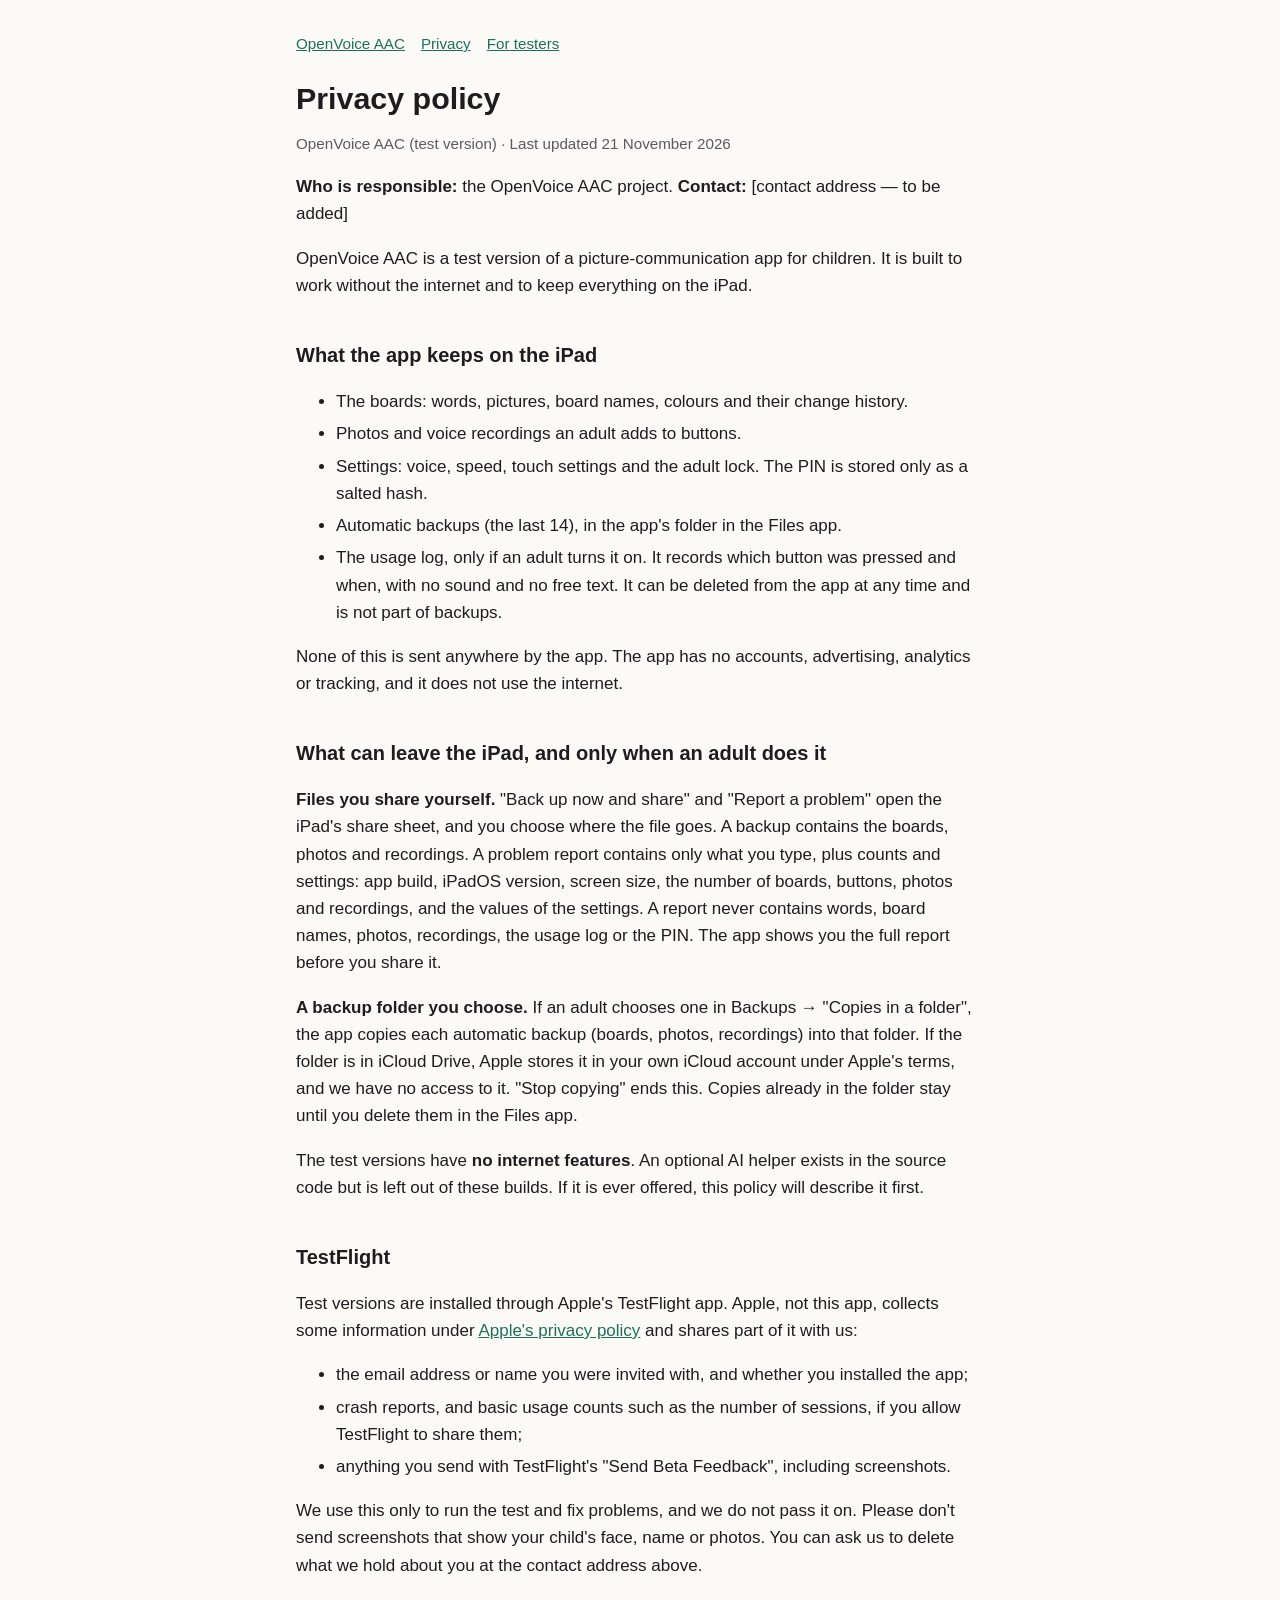
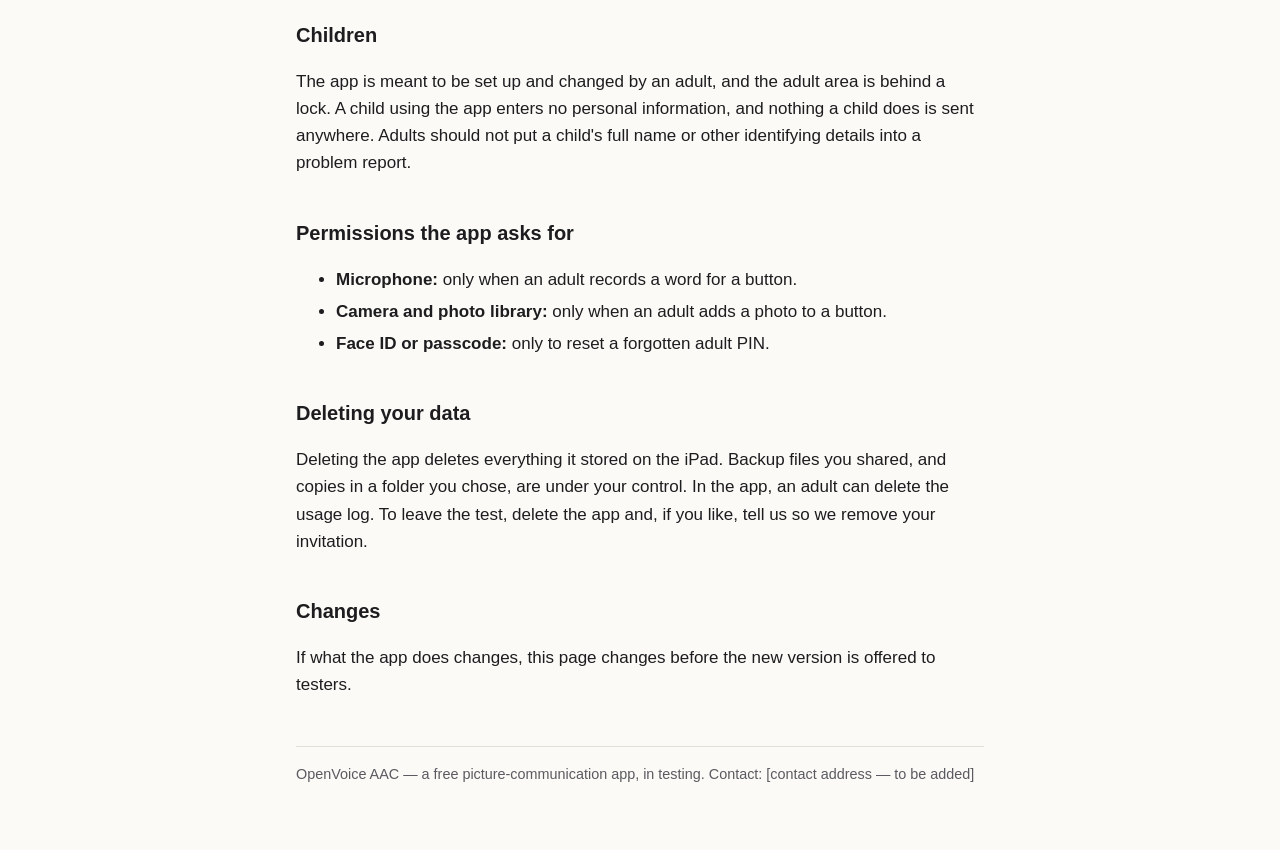
==== privacy.html @ 2586ee58 "Update site" ====
<!doctype html>
<html lang="en"><head><meta charset="utf-8"><meta name="viewport" content="width=device-width,initial-scale=1">
<title>Privacy policy · OpenVoice AAC</title><link rel="stylesheet" href="style.css"></head>
<body><main>
<nav><a href="./">OpenVoice AAC</a><a href="privacy.html">Privacy</a><a href="testers.html">For testers</a></nav>
<h1>Privacy policy</h1>
<p class="meta">OpenVoice AAC (test version) · Last updated 21 November 2026</p>
<p><strong>Who is responsible:</strong> the OpenVoice AAC project. <strong>Contact:</strong> <span class="contact">[contact address — to be added]</span></p>
<p>OpenVoice AAC is a test version of a picture-communication app for children. It is built to work without the internet and to keep everything on the iPad.</p>

<h2>What the app keeps on the iPad</h2>
<ul>
<li>The boards: words, pictures, board names, colours and their change history.</li>
<li>Photos and voice recordings an adult adds to buttons.</li>
<li>Settings: voice, speed, touch settings and the adult lock. The PIN is stored only as a salted hash.</li>
<li>Automatic backups (the last 14), in the app's folder in the Files app.</li>
<li>The usage log, only if an adult turns it on. It records which button was pressed and when, with no sound and no free text. It can be deleted from the app at any time and is not part of backups.</li>
</ul>
<p>None of this is sent anywhere by the app. The app has no accounts, advertising, analytics or tracking, and it does not use the internet.</p>

<h2>What can leave the iPad, and only when an adult does it</h2>
<p><strong>Files you share yourself.</strong> "Back up now and share" and "Report a problem" open the iPad's share sheet, and you choose where the file goes. A backup contains the boards, photos and recordings. A problem report contains only what you type, plus counts and settings: app build, iPadOS version, screen size, the number of boards, buttons, photos and recordings, and the values of the settings. A report never contains words, board names, photos, recordings, the usage log or the PIN. The app shows you the full report before you share it.</p>
<p><strong>A backup folder you choose.</strong> If an adult chooses one in Backups → "Copies in a folder", the app copies each automatic backup (boards, photos, recordings) into that folder. If the folder is in iCloud Drive, Apple stores it in your own iCloud account under Apple's terms, and we have no access to it. "Stop copying" ends this. Copies already in the folder stay until you delete them in the Files app.</p>
<p>The test versions have <strong>no internet features</strong>. An optional AI helper exists in the source code but is left out of these builds. If it is ever offered, this policy will describe it first.</p>

<h2>TestFlight</h2>
<p>Test versions are installed through Apple's TestFlight app. Apple, not this app, collects some information under <a href="https://www.apple.com/legal/privacy/">Apple's privacy policy</a> and shares part of it with us:</p>
<ul>
<li>the email address or name you were invited with, and whether you installed the app;</li>
<li>crash reports, and basic usage counts such as the number of sessions, if you allow TestFlight to share them;</li>
<li>anything you send with TestFlight's "Send Beta Feedback", including screenshots.</li>
</ul>
<p>We use this only to run the test and fix problems, and we do not pass it on. Please don't send screenshots that show your child's face, name or photos. You can ask us to delete what we hold about you at the contact address above.</p>

<h2>Children</h2>
<p>The app is meant to be set up and changed by an adult, and the adult area is behind a lock. A child using the app enters no personal information, and nothing a child does is sent anywhere. Adults should not put a child's full name or other identifying details into a problem report.</p>

<h2>Permissions the app asks for</h2>
<ul>
<li><strong>Microphone:</strong> only when an adult records a word for a button.</li>
<li><strong>Camera and photo library:</strong> only when an adult adds a photo to a button.</li>
<li><strong>Face ID or passcode:</strong> only to reset a forgotten adult PIN.</li>
</ul>

<h2>Deleting your data</h2>
<p>Deleting the app deletes everything it stored on the iPad. Backup files you shared, and copies in a folder you chose, are under your control. In the app, an adult can delete the usage log. To leave the test, delete the app and, if you like, tell us so we remove your invitation.</p>

<h2>Changes</h2>
<p>If what the app does changes, this page changes before the new version is offered to testers.</p>
<footer>OpenVoice AAC — a free picture-communication app, in testing. Contact: <span class="contact">[contact address — to be added]</span></footer>
</main></body></html>
---- style.css ----
:root{--bg:#fbfaf7;--fg:#1d1d1f;--muted:#5a5a60;--accent:#1f6f5c;--line:#e3e0d8;--note:#fff6dc}
@media (prefers-color-scheme:dark){:root{--bg:#161618;--fg:#ececef;--muted:#a3a3ab;--accent:#6fd0b4;--line:#2e2e33;--note:#2d2817}}
*{box-sizing:border-box}
body{margin:0;background:var(--bg);color:var(--fg);font:17px/1.6 -apple-system,BlinkMacSystemFont,"Segoe UI",Roboto,sans-serif}
main{max-width:720px;margin:0 auto;padding:32px 16px 64px}
h1{font-size:1.9rem;line-height:1.2;margin:0 0 .3em}
h2{font-size:1.25rem;margin:2em 0 .4em}
a{color:var(--accent)}
.meta{color:var(--muted);font-size:.95rem}
.note{background:var(--note);border:1px solid var(--line);border-radius:10px;padding:12px 16px;margin:1.2em 0}
nav{font-size:.95rem;margin-bottom:24px}nav a{margin-right:16px}
footer{margin-top:48px;padding-top:16px;border-top:1px solid var(--line);color:var(--muted);font-size:.9rem}
li{margin:.3em 0}
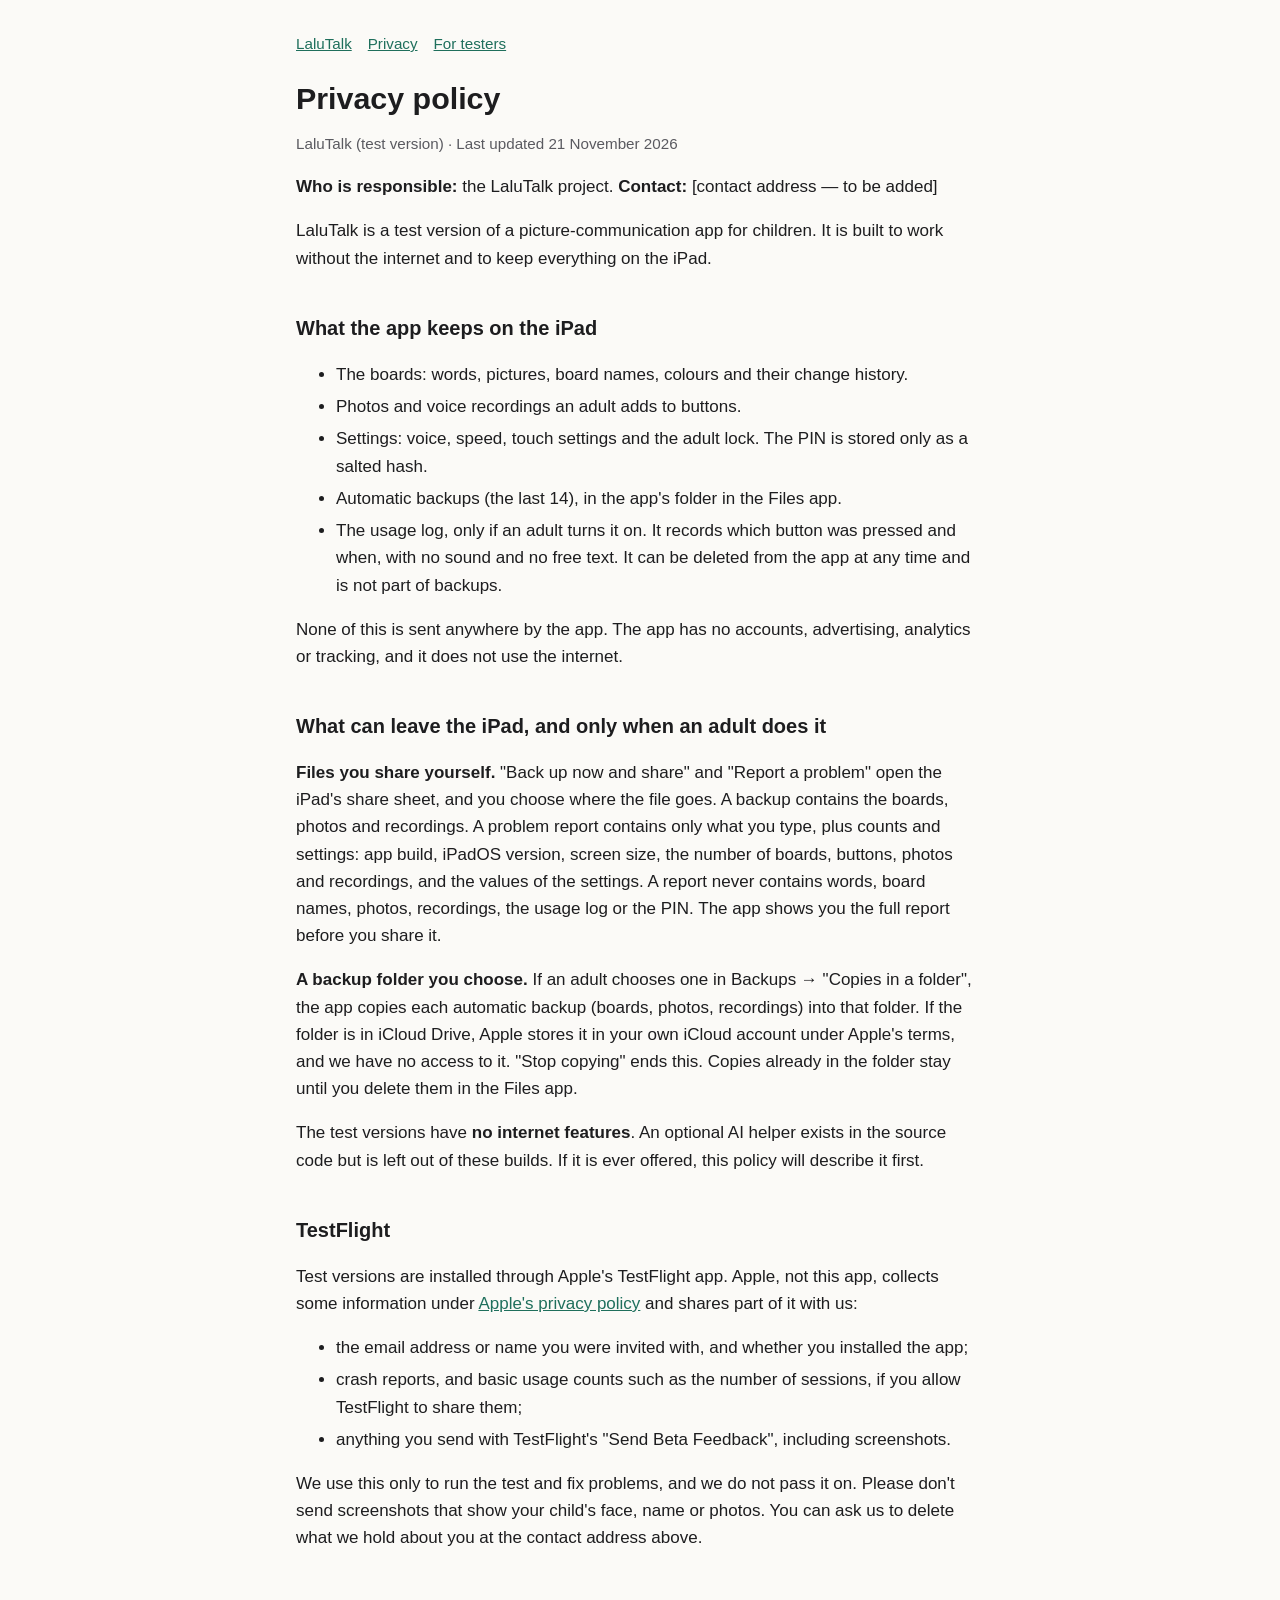
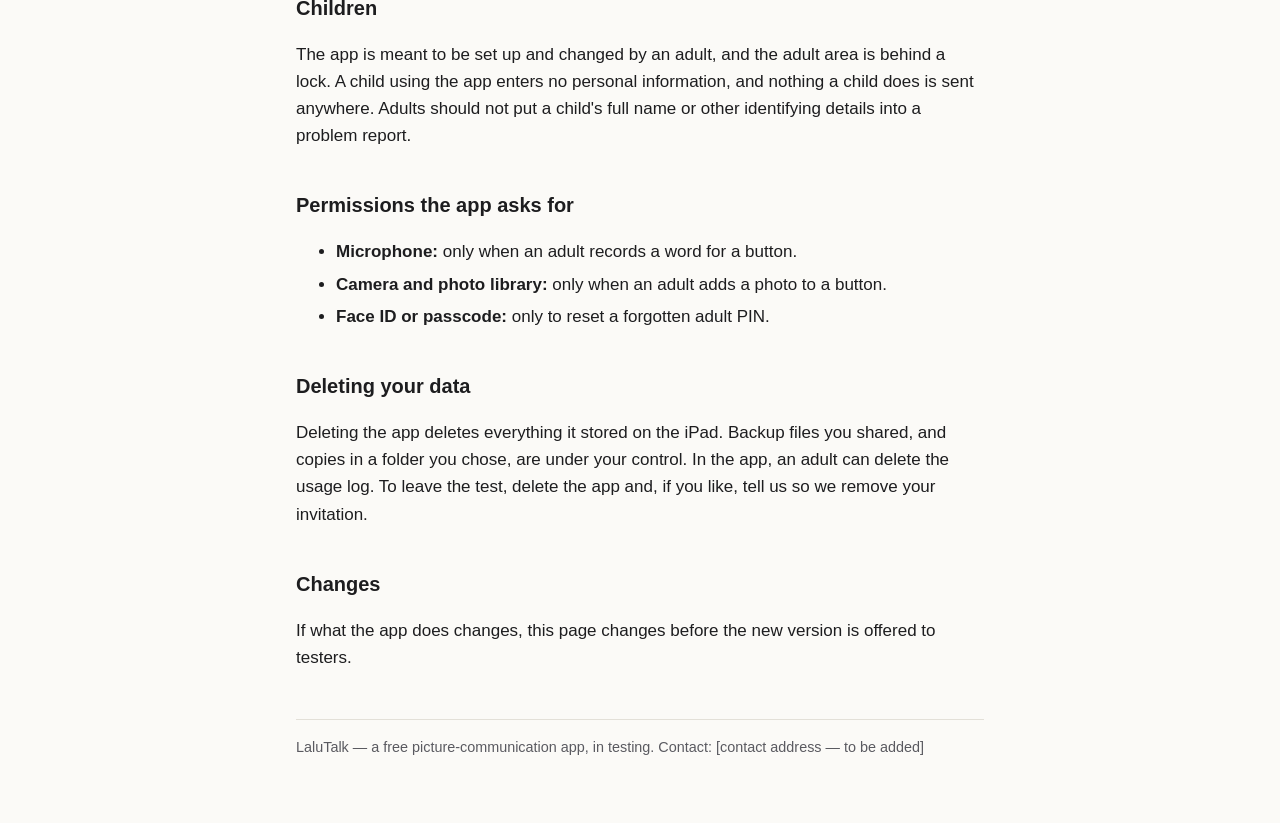
==== commit be6497c0: "Update site" ====
--- a/privacy.html
+++ b/privacy.html
@@ -1,12 +1,12 @@
 <!doctype html>
 <html lang="en"><head><meta charset="utf-8"><meta name="viewport" content="width=device-width,initial-scale=1">
-<title>Privacy policy · OpenVoice AAC</title><link rel="stylesheet" href="style.css"></head>
+<title>Privacy policy · LaluTalk</title><link rel="stylesheet" href="style.css"></head>
 <body><main>
-<nav><a href="./">OpenVoice AAC</a><a href="privacy.html">Privacy</a><a href="testers.html">For testers</a></nav>
+<nav><a href="./">LaluTalk</a><a href="privacy.html">Privacy</a><a href="testers.html">For testers</a></nav>
 <h1>Privacy policy</h1>
-<p class="meta">OpenVoice AAC (test version) · Last updated 21 November 2026</p>
-<p><strong>Who is responsible:</strong> the OpenVoice AAC project. <strong>Contact:</strong> <span class="contact">[contact address — to be added]</span></p>
-<p>OpenVoice AAC is a test version of a picture-communication app for children. It is built to work without the internet and to keep everything on the iPad.</p>
+<p class="meta">LaluTalk (test version) · Last updated 21 November 2026</p>
+<p><strong>Who is responsible:</strong> the LaluTalk project. <strong>Contact:</strong> <span class="contact">[contact address — to be added]</span></p>
+<p>LaluTalk is a test version of a picture-communication app for children. It is built to work without the internet and to keep everything on the iPad.</p>
 
 <h2>What the app keeps on the iPad</h2>
 <ul>
@@ -47,5 +47,5 @@
 
 <h2>Changes</h2>
 <p>If what the app does changes, this page changes before the new version is offered to testers.</p>
-<footer>OpenVoice AAC — a free picture-communication app, in testing. Contact: <span class="contact">[contact address — to be added]</span></footer>
+<footer>LaluTalk — a free picture-communication app, in testing. Contact: <span class="contact">[contact address — to be added]</span></footer>
 </main></body></html>
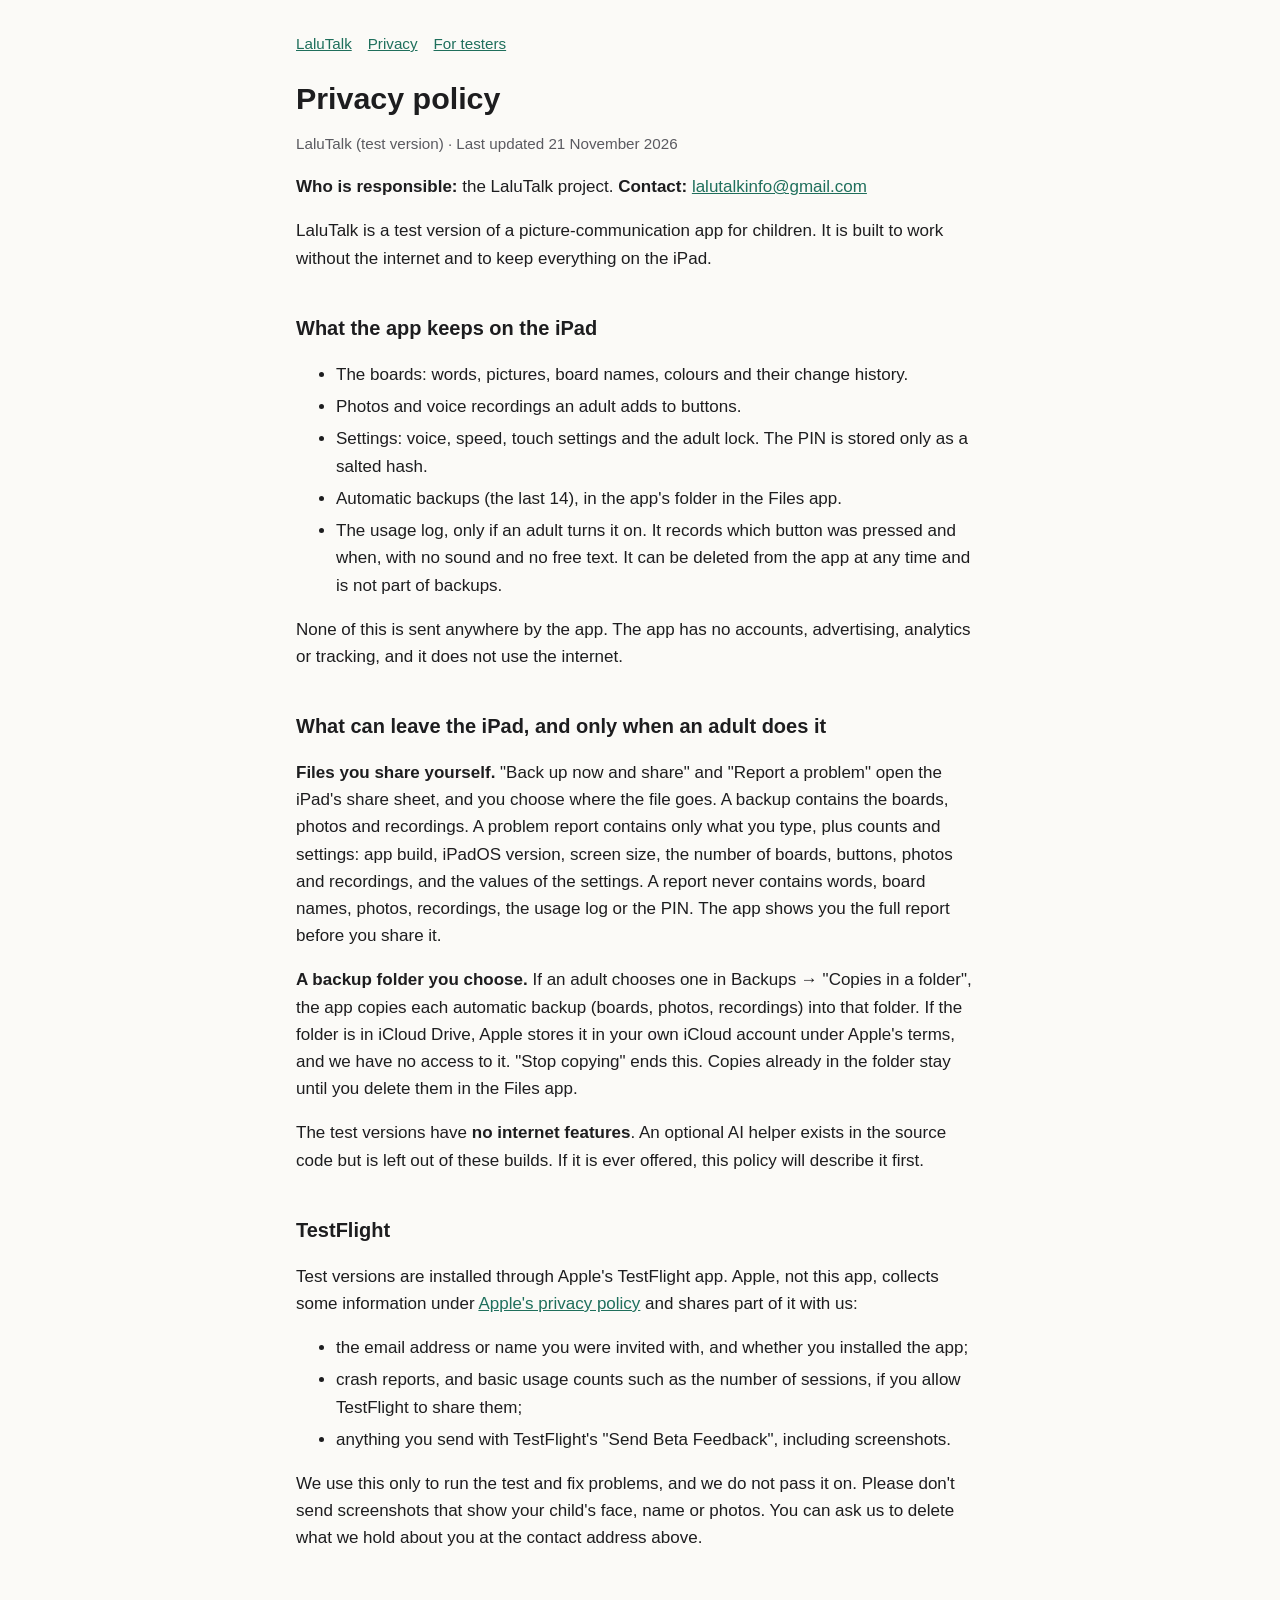
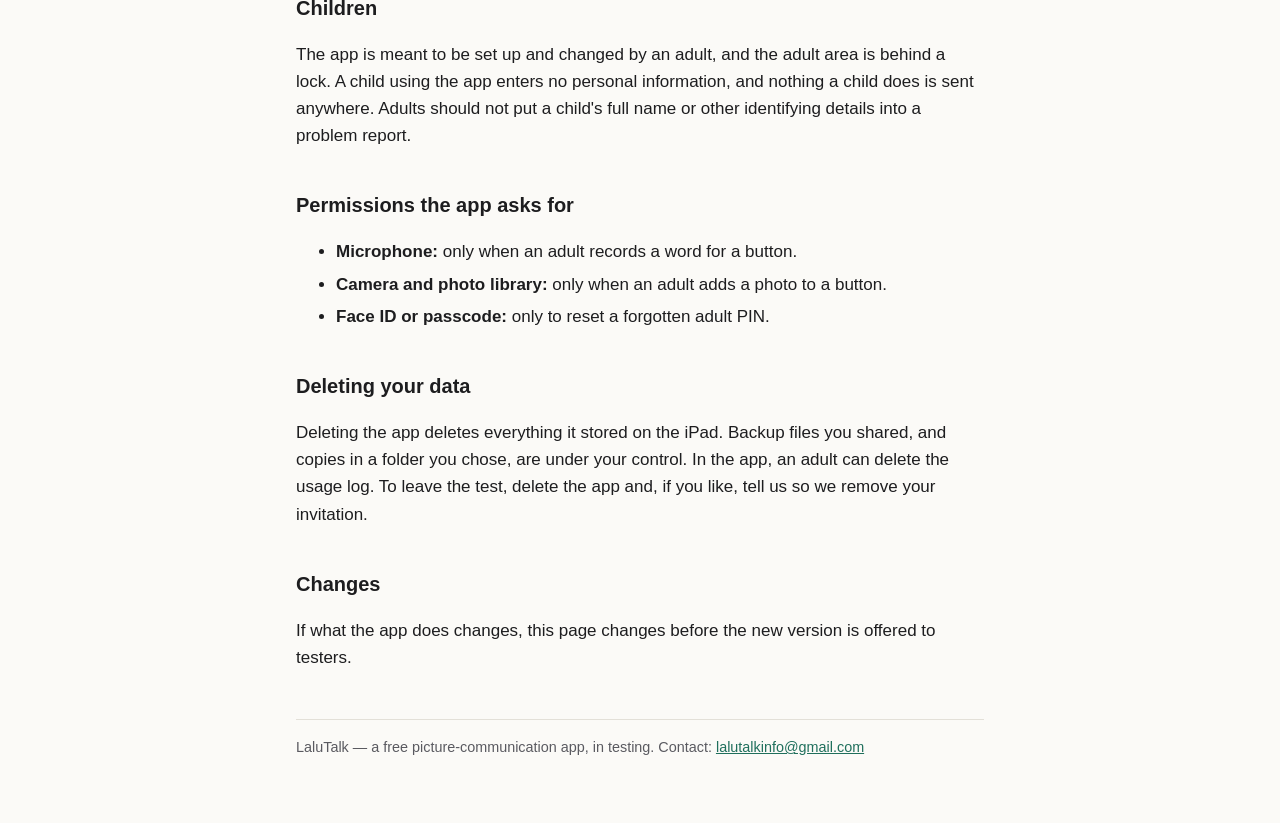
==== commit dcd82841: "Update site" ====
--- a/privacy.html
+++ b/privacy.html
@@ -5,7 +5,7 @@
 <nav><a href="./">LaluTalk</a><a href="privacy.html">Privacy</a><a href="testers.html">For testers</a></nav>
 <h1>Privacy policy</h1>
 <p class="meta">LaluTalk (test version) · Last updated 21 November 2026</p>
-<p><strong>Who is responsible:</strong> the LaluTalk project. <strong>Contact:</strong> <span class="contact">[contact address — to be added]</span></p>
+<p><strong>Who is responsible:</strong> the LaluTalk project. <strong>Contact:</strong> <a class="contact" href="mailto:lalutalkinfo@gmail.com">lalutalkinfo@gmail.com</a></p>
 <p>LaluTalk is a test version of a picture-communication app for children. It is built to work without the internet and to keep everything on the iPad.</p>
 
 <h2>What the app keeps on the iPad</h2>
@@ -47,5 +47,5 @@
 
 <h2>Changes</h2>
 <p>If what the app does changes, this page changes before the new version is offered to testers.</p>
-<footer>LaluTalk — a free picture-communication app, in testing. Contact: <span class="contact">[contact address — to be added]</span></footer>
+<footer>LaluTalk — a free picture-communication app, in testing. Contact: <a class="contact" href="mailto:lalutalkinfo@gmail.com">lalutalkinfo@gmail.com</a></footer>
 </main></body></html>
